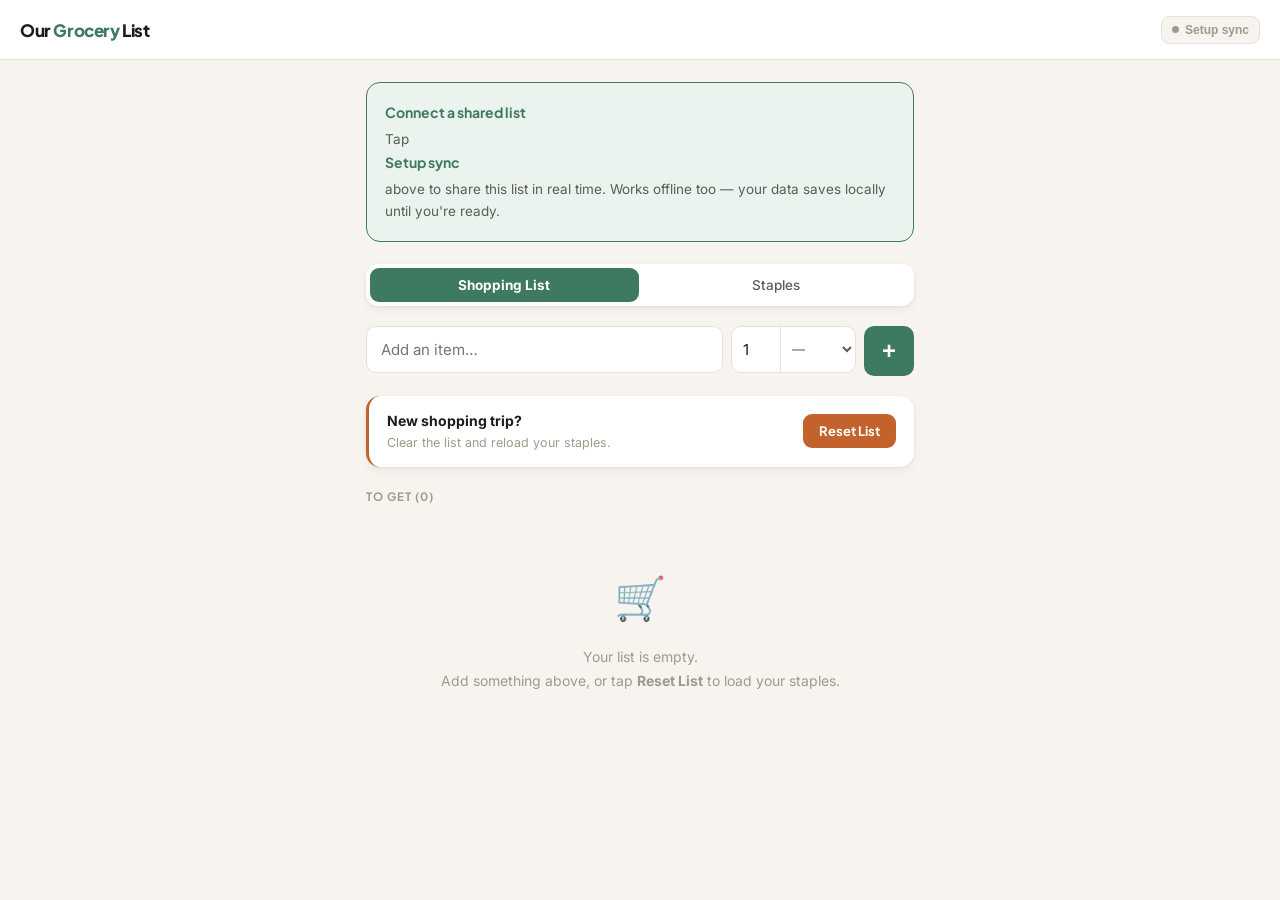
==== groceries/index.html @ bb7a8d3d "Rename groceries.html to index.html for a cleaner URL git mv groceries/groceries.html -> groceries/i" ====
<!DOCTYPE html>
<html lang="en">
<head>
  <meta charset="UTF-8">
  <meta name="viewport" content="width=device-width, initial-scale=1.0, maximum-scale=1.0">
  <title>Our Grocery List</title>
  <link href="https://fonts.googleapis.com/css2?family=Plus+Jakarta+Sans:wght@400;500;600;700;800&family=Inter:wght@400;500;600&display=swap" rel="stylesheet">
  <style>
    *,*::before,*::after{box-sizing:border-box;margin:0;padding:0}
    :root{
      --bg:#F7F4EF;--card:#FFFFFF;
      --green:#3D7A5F;--green-light:#EAF3EE;
      --terra:#C4622D;--terra-light:#FAEDE6;
      --text:#1C1C1A;--text-mid:#5C5C55;--text-light:#A0998C;
      --border:#E8E2D9;--shadow:0 1px 3px rgba(28,28,26,0.07),0 4px 12px rgba(28,28,26,0.04);
      --radius:14px;--danger:#C0392B;--danger-light:#FDEEEC;
    }
    body{font-family:'Inter',sans-serif;background:var(--bg);color:var(--text);min-height:100vh;padding-bottom:48px;overflow-x:hidden}

    header{background:var(--card);border-bottom:1px solid var(--border);padding:0 20px;display:flex;align-items:center;justify-content:space-between;height:60px;position:sticky;top:0;z-index:100}
    .logo{font-family:'Plus Jakarta Sans',sans-serif;font-weight:800;font-size:17px;letter-spacing:-0.4px;color:var(--text)}
    .logo span{color:var(--green)}
    .sync-btn{display:flex;align-items:center;gap:6px;font-size:12px;font-weight:600;color:var(--text-light);cursor:pointer;padding:6px 10px;border-radius:8px;border:1.5px solid var(--border);background:var(--bg);transition:all 0.15s}
    .sync-btn:hover{border-color:var(--text-light);color:var(--text-mid)}
    .sync-dot{width:7px;height:7px;border-radius:50%;background:var(--text-light);transition:background 0.3s;flex-shrink:0}
    .sync-dot.ok{background:var(--green)}
    .sync-dot.error{background:var(--danger)}
    .sync-dot.syncing{background:#E8A020;animation:blink 1s infinite}
    @keyframes blink{0%,100%{opacity:1}50%{opacity:0.35}}

    main{max-width:580px;margin:0 auto;padding:22px 16px}

    .tabs{display:flex;gap:3px;background:var(--card);border-radius:12px;padding:4px;margin-bottom:20px;box-shadow:var(--shadow)}
    .tab-btn{flex:1;font-family:'Inter',sans-serif;font-size:13.5px;font-weight:500;color:var(--text-mid);background:none;border:none;padding:9px 12px;border-radius:9px;cursor:pointer;transition:all 0.15s}
    .tab-btn.active{background:var(--green);color:white;font-weight:700}

    .add-row{display:flex;gap:8px;margin-bottom:20px;align-items:flex-start}
    .add-inputs{flex:1;display:flex;gap:8px;min-width:0}
    .name-input{flex:2;min-width:0;font-family:'Inter',sans-serif;font-size:15px;color:var(--text);background:var(--card);border:1.5px solid var(--border);border-radius:10px;padding:13px 14px;outline:none;transition:border-color 0.15s,box-shadow 0.15s}
    .name-input:focus{border-color:var(--green);box-shadow:0 0 0 3px rgba(61,122,95,0.12)}
    .qty-wrap{display:flex;background:var(--card);border:1.5px solid var(--border);border-radius:10px;overflow:hidden;transition:border-color 0.15s}
    .qty-wrap:focus-within{border-color:var(--green)}
    .qty-input{width:48px;font-family:'Inter',sans-serif;font-size:15px;color:var(--text);background:none;border:none;padding:13px 4px 13px 11px;outline:none;-moz-appearance:textfield}
    .qty-input::-webkit-outer-spin-button,.qty-input::-webkit-inner-spin-button{-webkit-appearance:none}
    .unit-select{font-family:'Inter',sans-serif;font-size:13px;color:var(--text-mid);background:none;border:none;border-left:1.5px solid var(--border);padding:13px 8px 13px 7px;outline:none;cursor:pointer}
    .btn-add{width:50px;height:50px;flex-shrink:0;font-size:24px;font-weight:700;color:white;background:var(--green);border:none;border-radius:10px;cursor:pointer;transition:opacity 0.15s,transform 0.1s;display:flex;align-items:center;justify-content:center}
    .btn-add:hover{opacity:0.87}
    .btn-add:active{transform:scale(0.94)}

    .reset-banner{background:var(--card);border-radius:var(--radius);padding:16px 18px;box-shadow:var(--shadow);display:flex;align-items:center;justify-content:space-between;gap:16px;margin-bottom:22px;border-left:3px solid var(--terra)}
    .reset-text strong{font-size:14px;font-weight:700;display:block;margin-bottom:2px}
    .reset-text span{font-size:12.5px;color:var(--text-light)}
    .btn-reset{font-family:'Plus Jakarta Sans',sans-serif;font-size:13px;font-weight:700;padding:9px 16px;border-radius:9px;border:none;background:var(--terra);color:white;cursor:pointer;white-space:nowrap;flex-shrink:0;transition:opacity 0.15s}
    .btn-reset:hover{opacity:0.85}

    .section-header{display:flex;align-items:center;justify-content:space-between;margin-bottom:10px}
    .section-label{font-family:'Plus Jakarta Sans',sans-serif;font-size:11.5px;font-weight:700;text-transform:uppercase;letter-spacing:0.09em;color:var(--text-light)}
    .section-action{font-size:12px;font-weight:600;color:var(--text-light);background:none;border:none;cursor:pointer;padding:4px 8px;border-radius:6px;transition:all 0.15s}
    .section-action:hover{background:var(--border);color:var(--text-mid)}
    .section-action.danger:hover{background:var(--danger-light);color:var(--danger)}

    .item-list{display:flex;flex-direction:column;gap:7px;margin-bottom:24px}
    .grocery-item{background:var(--card);border-radius:12px;padding:14px 16px;display:flex;align-items:center;gap:14px;box-shadow:var(--shadow);cursor:pointer;transition:opacity 0.25s,transform 0.1s;-webkit-tap-highlight-color:transparent;user-select:none}
    .grocery-item:active{transform:scale(0.985)}
    .grocery-item.checked{opacity:0.38}
    .check-circle{width:27px;height:27px;border-radius:50%;border:2px solid var(--border);flex-shrink:0;display:flex;align-items:center;justify-content:center;transition:all 0.2s;background:white}
    .grocery-item.checked .check-circle{background:var(--green);border-color:var(--green)}
    .check-circle svg{display:none}
    .grocery-item.checked .check-circle svg{display:block}
    .item-info{flex:1;min-width:0}
    .item-name{font-size:15px;font-weight:600;color:var(--text);white-space:nowrap;overflow:hidden;text-overflow:ellipsis}
    .grocery-item.checked .item-name{text-decoration:line-through;color:var(--text-light)}
    .item-qty{font-size:12.5px;color:var(--text-light);margin-top:2px;font-weight:500}
    .delete-btn{background:none;border:none;color:var(--border);cursor:pointer;font-size:14px;padding:6px;border-radius:6px;transition:all 0.15s;flex-shrink:0}
    .delete-btn:hover{background:var(--danger-light);color:var(--danger)}

    .empty-state{text-align:center;padding:48px 20px;color:var(--text-light);font-size:14px;line-height:1.7}
    .empty-state .e{font-size:42px;display:block;margin-bottom:12px}

    .staples-info{background:var(--terra-light);border-radius:10px;padding:12px 16px;font-size:13px;color:var(--terra);font-weight:500;margin-bottom:20px;line-height:1.55;border-left:3px solid var(--terra)}
    .staple-item{background:var(--card);border-radius:12px;padding:14px 16px;display:flex;align-items:center;gap:14px;box-shadow:var(--shadow)}
    .staple-star{width:27px;height:27px;border-radius:50%;background:var(--terra-light);flex-shrink:0;display:flex;align-items:center;justify-content:center;font-size:13px}

    .setup-banner{background:var(--green-light);border:1.5px solid var(--green);border-radius:var(--radius);padding:18px;margin-bottom:22px;font-size:13.5px;color:var(--text-mid);line-height:1.6}
    .setup-banner strong{color:var(--green);font-family:'Plus Jakarta Sans',sans-serif;font-size:14px;display:block;margin-bottom:6px}

    .toast{position:fixed;bottom:24px;left:50%;transform:translateX(-50%) translateY(10px);background:var(--text);color:white;padding:11px 22px;border-radius:10px;font-size:14px;font-weight:600;opacity:0;transition:all 0.22s;pointer-events:none;z-index:9999;white-space:nowrap;box-shadow:0 4px 20px rgba(0,0,0,0.22)}
    .toast.show{opacity:1;transform:translateX(-50%) translateY(0)}

    .modal-overlay{position:fixed;inset:0;background:rgba(28,28,26,0.48);z-index:200;display:none;align-items:flex-end;justify-content:center}
    .modal-overlay.open{display:flex}
    .modal{background:var(--card);border-radius:20px 20px 0 0;padding:28px 22px 36px;width:100%;max-width:500px;box-shadow:0 -4px 40px rgba(28,28,26,0.15);max-height:90vh;overflow-y:auto}
    @media(min-width:520px){.modal-overlay{align-items:center;padding:20px}.modal{border-radius:var(--radius)}}
    .modal h3{font-family:'Plus Jakarta Sans',sans-serif;font-size:19px;font-weight:800;margin-bottom:8px}
    .modal p{font-size:13.5px;color:var(--text-mid);margin-bottom:18px;line-height:1.6}
    .modal label{font-size:12.5px;font-weight:600;color:var(--text-mid);display:block;margin-bottom:6px}
    .modal input[type=url]{width:100%;font-family:'Inter',sans-serif;font-size:14px;color:var(--text);background:var(--bg);border:1.5px solid var(--border);border-radius:9px;padding:11px 14px;outline:none;margin-bottom:18px}
    .modal input[type=url]:focus{border-color:var(--green)}
    .modal textarea{width:100%;height:90px;font-family:monospace;font-size:11px;padding:10px 12px;background:var(--bg);border:1.5px solid var(--border);border-radius:8px;resize:none;outline:none;margin-bottom:18px;line-height:1.5;color:var(--text-mid)}
    .modal ol{font-size:13px;color:var(--text-mid);line-height:1.85;padding-left:18px;margin-bottom:18px}
    .modal ol a{color:var(--green);font-weight:600;text-decoration:none}
    .modal-btns{display:flex;gap:8px}
    .btn-save{flex:1;font-family:'Plus Jakarta Sans',sans-serif;font-size:15px;font-weight:700;color:white;background:var(--green);border:none;border-radius:10px;padding:13px;cursor:pointer;transition:opacity 0.15s}
    .btn-save:hover{opacity:0.87}
    .btn-cancel{font-family:'Inter',sans-serif;font-size:14px;font-weight:600;color:var(--text-mid);background:none;border:1.5px solid var(--border);border-radius:10px;padding:13px 20px;cursor:pointer;transition:all 0.15s}
    .btn-cancel:hover{border-color:var(--text-mid)}
  </style>
</head>
<body>

<header>
  <div class="logo">Our <span>Grocery</span> List</div>
  <button class="sync-btn" onclick="openSettings()">
    <div class="sync-dot" id="sync-dot"></div>
    <span id="sync-label">Setup sync</span>
  </button>
</header>

<main>
  <div id="setup-banner" class="setup-banner" style="display:none">
    <strong>Connect a shared list</strong>
    Tap <strong>Setup sync</strong> above to share this list in real time. Works offline too — your data saves locally until you're ready.
  </div>

  <div class="tabs">
    <button class="tab-btn active" id="tab-list-btn"    onclick="switchTab('list')">Shopping List</button>
    <button class="tab-btn"        id="tab-staples-btn" onclick="switchTab('staples')">Staples</button>
  </div>

  <!-- LIST -->
  <div id="tab-list">
    <div class="add-row">
      <div class="add-inputs">
        <input class="name-input" type="text" id="item-name" placeholder="Add an item…" onkeydown="if(event.key==='Enter')addItem()">
        <div class="qty-wrap">
          <input class="qty-input" type="number" id="item-qty" value="1" min="1" max="999">
          <select class="unit-select" id="item-unit">
            <option value="">—</option>
            <option>lbs</option><option>oz</option><option>kg</option><option>g</option>
            <option>pkg</option><option>bag</option><option>box</option><option>can</option>
            <option>bottle</option><option>bunch</option><option>loaf</option>
            <option>dozen</option><option>gal</option><option>L</option>
          </select>
        </div>
      </div>
      <button class="btn-add" onclick="addItem()">+</button>
    </div>

    <div class="reset-banner">
      <div class="reset-text">
        <strong>New shopping trip?</strong>
        <span>Clear the list and reload your staples.</span>
      </div>
      <button class="btn-reset" onclick="resetList()">Reset List</button>
    </div>

    <div class="section-header">
      <span class="section-label" id="active-label">To get</span>
      <button class="section-action danger" id="clear-btn" onclick="clearChecked()" style="display:none">Clear checked</button>
    </div>
    <div class="item-list" id="active-list"></div>

    <div id="checked-section" style="display:none">
      <div class="section-header" style="margin-top:4px">
        <span class="section-label">In cart</span>
      </div>
      <div class="item-list" id="checked-list"></div>
    </div>
  </div>

  <!-- STAPLES -->
  <div id="tab-staples" style="display:none">
    <div class="staples-info">
      Add the things you buy almost every week. Tap <strong>Reset List</strong> on the shopping list tab to load them all at once.
    </div>
    <div class="add-row">
      <div class="add-inputs">
        <input class="name-input" type="text" id="staple-name" placeholder="Add a staple…" onkeydown="if(event.key==='Enter')addStaple()">
        <div class="qty-wrap">
          <input class="qty-input" type="number" id="staple-qty" value="1" min="1">
          <select class="unit-select" id="staple-unit">
            <option value="">—</option>
            <option>lbs</option><option>oz</option><option>kg</option><option>g</option>
            <option>pkg</option><option>bag</option><option>box</option><option>can</option>
            <option>bottle</option><option>bunch</option><option>loaf</option>
            <option>dozen</option><option>gal</option><option>L</option>
          </select>
        </div>
      </div>
      <button class="btn-add" onclick="addStaple()">+</button>
    </div>
    <div class="section-header">
      <span class="section-label" id="staples-label">Staples</span>
      <button class="section-action danger" onclick="clearAllStaples()">Clear all</button>
    </div>
    <div class="item-list" id="staples-list"></div>
  </div>
</main>

<!-- SYNC MODAL -->
<div class="modal-overlay" id="settings-modal">
  <div class="modal">
    <h3>Sync Setup</h3>
    <p>Connect a Google Sheet so both of you see the same list in real time. Only one of you needs to do steps 1–4, then share the URL with the other.</p>
    <ol>
      <li>Go to <a href="https://sheets.google.com" target="_blank">sheets.google.com</a> and create a new sheet called <strong>Grocery List</strong>.</li>
      <li>Click <strong>Extensions &rarr; Apps Script</strong>, delete any existing code, paste in the script below, and save.</li>
      <li>Click <strong>Deploy &rarr; New deployment</strong>. Type: <em>Web app</em>. Execute as: <em>Me</em>. Access: <em>Anyone</em>. Click <strong>Deploy</strong>.</li>
      <li>Copy the Web App URL it gives you and paste it below. Share that same URL with the other person — they paste it here too.</li>
    </ol>
    <label>Apps Script code (click to select all, then copy):</label>
    <textarea readonly onclick="this.select()">function doGet(e){var ss=SpreadsheetApp.getActiveSpreadsheet(),a=e.parameter.action;if(a==='read'){var i=ss.getSheetByName('Items')||ss.insertSheet('Items'),s=ss.getSheetByName('Staples')||ss.insertSheet('Staples');return ContentService.createTextOutput(JSON.stringify({items:i.getDataRange().getValues(),staples:s.getDataRange().getValues()})).setMimeType(ContentService.MimeType.JSON)}return ContentService.createTextOutput('ok')}
function doPost(e){var ss=SpreadsheetApp.getActiveSpreadsheet(),d=JSON.parse(e.postData.contents),sh=ss.getSheetByName(d.sheet==='items'?'Items':'Staples')||(d.sheet==='items'?ss.insertSheet('Items'):ss.insertSheet('Staples'));sh.clearContents();if(d.rows&&d.rows.length)sh.getRange(1,1,d.rows.length,d.rows[0].length).setValues(d.rows);return ContentService.createTextOutput('ok')}</textarea>
    <label>Web App URL:</label>
    <input type="url" id="sheet-url" placeholder="https://script.google.com/macros/s/…/exec">
    <div class="modal-btns">
      <button class="btn-cancel" onclick="closeSettings()">Cancel</button>
      <button class="btn-save"   onclick="saveSettings()">Connect</button>
    </div>
  </div>
</div>

<div class="toast" id="toast"></div>

<script>
let items=[],staples=[],currentTab='list',sheetUrl=localStorage.getItem('grocery_sheet_url')||'',syncTimer=null;
const $=id=>document.getElementById(id),uid=()=>Date.now().toString(36)+Math.random().toString(36).slice(2,6),esc=s=>String(s).replace(/&/g,'&amp;').replace(/</g,'&lt;').replace(/>/g,'&gt;');

function toast(msg){const t=$('toast');t.textContent=msg;t.classList.add('show');setTimeout(()=>t.classList.remove('show'),2300)}
function setSyncStatus(s){const dot=$('sync-dot'),lbl=$('sync-label');dot.className='sync-dot'+(s!=='none'?' '+s:'');lbl.textContent={none:'Setup sync',ok:'Synced',error:'Sync error',syncing:'Syncing\u2026'}[s]}

function saveLocal(){localStorage.setItem('grocery_items',JSON.stringify(items));localStorage.setItem('grocery_staples',JSON.stringify(staples))}
function loadLocal(){items=JSON.parse(localStorage.getItem('grocery_items')||'[]');staples=JSON.parse(localStorage.getItem('grocery_staples')||'[]')}

function toRows(arr,t){return t==='items'?arr.map(i=>[i.id,i.name,i.qty,i.unit,i.checked?'1':'0']):arr.map(s=>[s.id,s.name,s.qty,s.unit])}
function fromRows(rows,t){return t==='items'?rows.filter(r=>r[0]).map(r=>({id:String(r[0]),name:String(r[1]),qty:Number(r[2])||1,unit:String(r[3]||''),checked:r[4]==='1'||r[4]===true})):rows.filter(r=>r[0]).map(r=>({id:String(r[0]),name:String(r[1]),qty:Number(r[2])||1,unit:String(r[3]||'')}))}

async function push(){if(!sheetUrl)return;setSyncStatus('syncing');try{await fetch(sheetUrl,{method:'POST',body:JSON.stringify({sheet:'items',rows:toRows(items,'items')})});await fetch(sheetUrl,{method:'POST',body:JSON.stringify({sheet:'staples',rows:toRows(staples,'staples')})});setSyncStatus('ok')}catch(e){setSyncStatus('error')}}
async function pull(){if(!sheetUrl)return;setSyncStatus('syncing');try{const res=await fetch(sheetUrl+'?action=read'),data=await res.json();items=fromRows(data.items||[],'items');staples=fromRows(data.staples||[],'staples');saveLocal();render();setSyncStatus('ok')}catch(e){setSyncStatus('error');loadLocal();render()}}
function schedulePush(){saveLocal();clearTimeout(syncTimer);syncTimer=setTimeout(push,700)}
function startPolling(){if(!sheetUrl)return;setInterval(()=>{if(!document.hidden)pull()},15000)}

function switchTab(t){currentTab=t;$('tab-list').style.display=t==='list'?'block':'none';$('tab-staples').style.display=t==='staples'?'block':'none';$('tab-list-btn').className='tab-btn'+(t==='list'?' active':'');$('tab-staples-btn').className='tab-btn'+(t==='staples'?' active':'')}

function addItem(){const name=$('item-name').value.trim();if(!name){$('item-name').focus();return}items.push({id:uid(),name,qty:parseFloat($('item-qty').value)||1,unit:$('item-unit').value,checked:false});$('item-name').value='';$('item-qty').value='1';$('item-unit').value='';$('item-name').focus();schedulePush();render();toast('Added!')}
function toggleCheck(id){items=items.map(i=>i.id===id?{...i,checked:!i.checked}:i);schedulePush();render()}
function deleteItem(id,e){e.stopPropagation();items=items.filter(i=>i.id!==id);schedulePush();render()}
function clearChecked(){items=items.filter(i=>!i.checked);schedulePush();render();toast('Checked items cleared.')}
function resetList(){if(!confirm('Start a fresh shopping trip? This clears the whole list and reloads your staples.'))return;items=staples.map(s=>({id:uid(),name:s.name,qty:s.qty,unit:s.unit,checked:false}));schedulePush();render();toast('List reset!')}

function addStaple(){const name=$('staple-name').value.trim();if(!name){$('staple-name').focus();return}staples.push({id:uid(),name,qty:parseFloat($('staple-qty').value)||1,unit:$('staple-unit').value});$('staple-name').value='';$('staple-qty').value='1';$('staple-unit').value='';$('staple-name').focus();schedulePush();render();toast('Staple saved!')}
function deleteStaple(id,e){e.stopPropagation();staples=staples.filter(s=>s.id!==id);schedulePush();render()}
function clearAllStaples(){if(!confirm('Remove all staples?'))return;staples=[];schedulePush();render();toast('Staples cleared.')}

function qtyStr(item){const q=item.qty&&item.qty!==1?item.qty:(item.unit?'':'');return[q,item.unit].filter(Boolean).join(' ')}

function renderGroceryItem(item){const qs=qtyStr(item);return`<div class="grocery-item ${item.checked?'checked':''}" onclick="toggleCheck('${item.id}')"><div class="check-circle"><svg width="12" height="9" viewBox="0 0 12 9" fill="none"><path d="M1 4.5L4.5 8L11 1" stroke="white" stroke-width="2.2" stroke-linecap="round" stroke-linejoin="round"/></svg></div><div class="item-info"><div class="item-name">${esc(item.name)}</div>${qs?`<div class="item-qty">${esc(qs)}</div>`:''}</div><button class="delete-btn" onclick="deleteItem('${item.id}',event)">&#x2715;</button></div>`}
function renderStapleItem(s){const qs=qtyStr(s);return`<div class="staple-item"><div class="staple-star">&#11088;</div><div class="item-info"><div class="item-name">${esc(s.name)}</div>${qs?`<div class="item-qty">${esc(qs)}</div>`:''}</div><button class="delete-btn" onclick="deleteStaple('${s.id}',event)">&#x2715;</button></div>`}

function render(){
  const active=items.filter(i=>!i.checked),checked=items.filter(i=>i.checked);
  $('active-label').textContent=`To get (${active.length})`;
  $('active-list').innerHTML=active.length===0&&checked.length===0?`<div class="empty-state"><span class="e">&#x1F6D2;</span>Your list is empty.<br>Add something above, or tap <strong>Reset List</strong> to load your staples.</div>`:active.map(renderGroceryItem).join('');
  const hasChecked=checked.length>0;
  $('checked-section').style.display=hasChecked?'block':'none';
  $('clear-btn').style.display=hasChecked?'inline-block':'none';
  if(hasChecked)$('checked-list').innerHTML=checked.map(renderGroceryItem).join('');
  $('staples-label').textContent=`Staples (${staples.length})`;
  $('staples-list').innerHTML=staples.length===0?`<div class="empty-state"><span class="e">&#11088;</span>No staples yet.<br>Add things you buy every week &#8212; milk, eggs, bread&hellip;</div>`:staples.map(renderStapleItem).join('');
  $('setup-banner').style.display=sheetUrl?'none':'block';
}

function openSettings(){$('sheet-url').value=sheetUrl;$('settings-modal').classList.add('open')}
function closeSettings(){$('settings-modal').classList.remove('open')}
function saveSettings(){const url=$('sheet-url').value.trim();if(url&&!url.startsWith('https://script.google.com')){alert("That doesn't look right — the URL should start with https://script.google.com");return}sheetUrl=url;localStorage.setItem('grocery_sheet_url',url);closeSettings();if(url){toast('Connecting\u2026');pull().then(()=>{toast('Synced! \u2713');startPolling()})}else{setSyncStatus('none');render()}}

loadLocal();
if(sheetUrl){setSyncStatus('syncing');pull().then(startPolling)}else{setSyncStatus('none');render()}
</script>
</body>
</html>
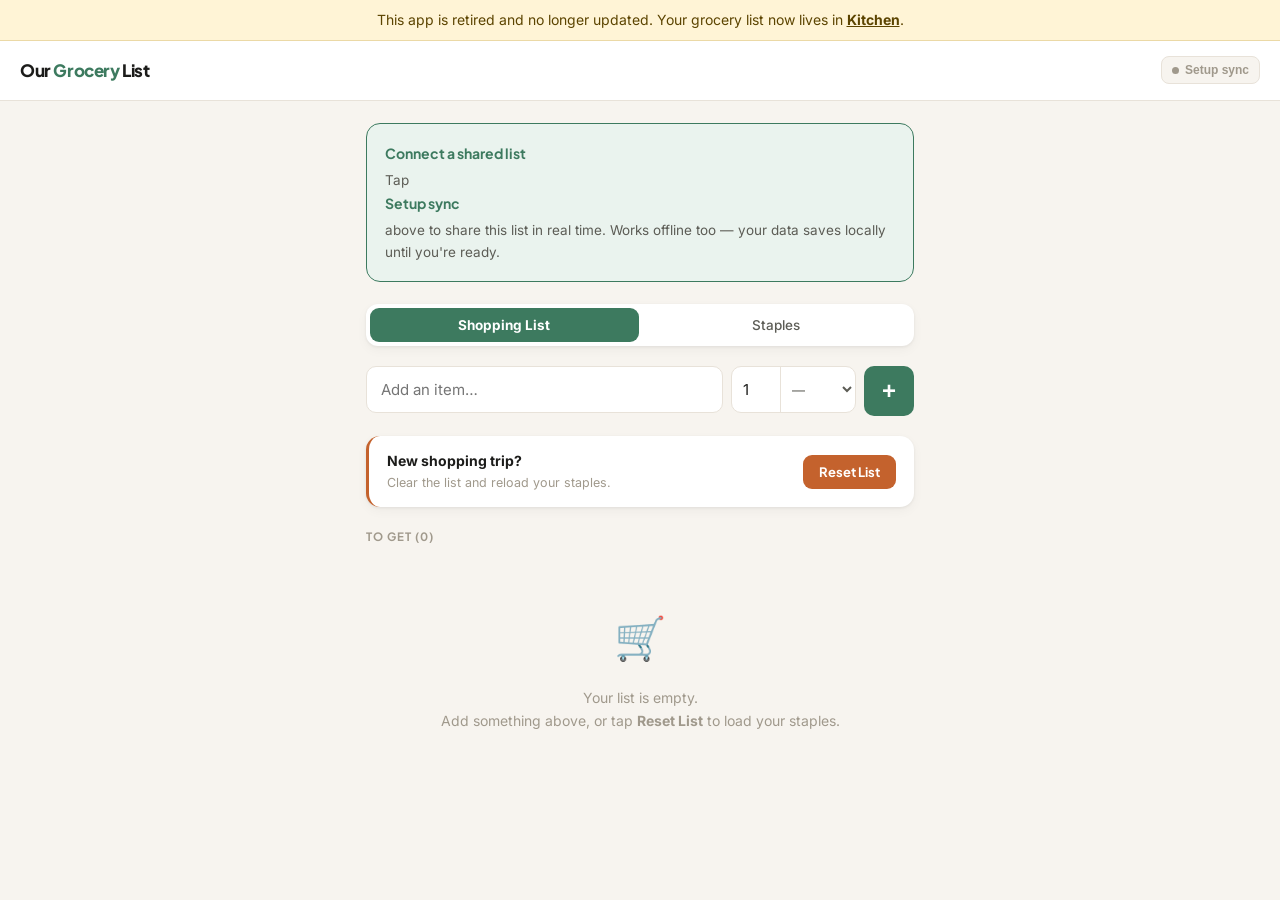
==== commit f2344797: "Mark the standalone Recipes and Groceries apps as retired Both were folded into Kitchen. They stay d" ====
--- a/groceries/index.html
+++ b/groceries/index.html
@@ -104,9 +104,14 @@
     .btn-save:hover{opacity:0.87}
     .btn-cancel{font-family:'Inter',sans-serif;font-size:14px;font-weight:600;color:var(--text-mid);background:none;border:1.5px solid var(--border);border-radius:10px;padding:13px 20px;cursor:pointer;transition:all 0.15s}
     .btn-cancel:hover{border-color:var(--text-mid)}
+    /* retired-app notice (this app was folded into Kitchen) */
+    .retired{background:#FFF4D6;color:#5C4400;border-bottom:1px solid #EBD9A6;padding:10px 16px;font-size:14px;line-height:1.4;text-align:center}
+    .retired a{color:inherit;font-weight:700}
   </style>
 </head>
 <body>
+
+<div class="retired">This app is retired and no longer updated. Your grocery list now lives in <a href="../kitchen/">Kitchen</a>.</div>
 
 <header>
   <div class="logo">Our <span>Grocery</span> List</div>
